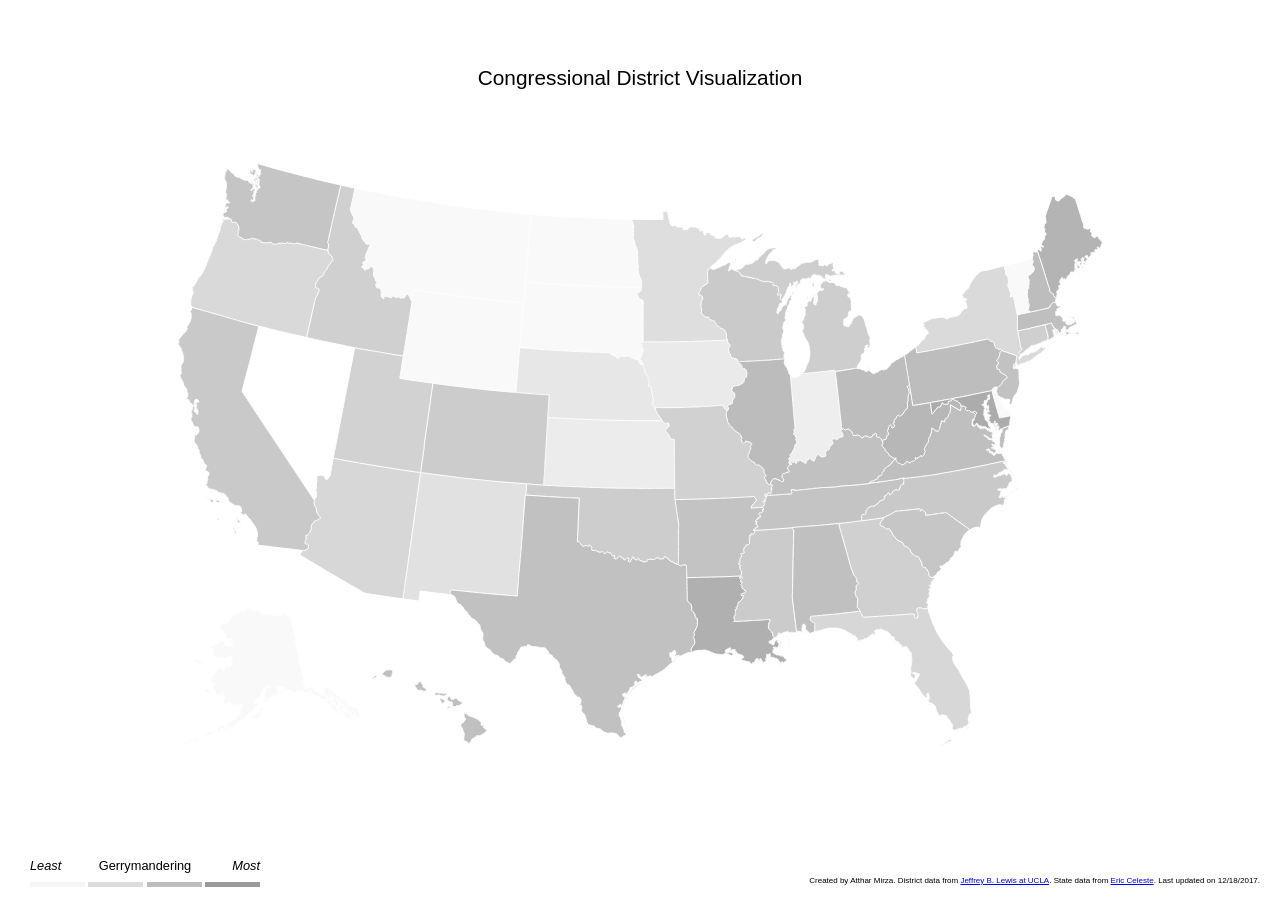
==== index.html @ 83ac5f33 "Adjusted Legend Position/Interactivity The legend is now in the same place as the timeline. The time" ====
<html>

<head>
  <!-- Metadata -->
  <title>District Visualizer</title>
  <link href="styles/stylesheet.css" rel="stylesheet" type="text/css">
  <link rel="icon" type="image/ico" href="favicon.ico">
  <meta name="viewport" content="initial-scale=1.0, width=device-width" />
  <!-- Libraries -->
  <script src="scripts/jquery-3.2.1.min.js"></script>
  <script src="scripts/d3.v4.min.js"></script>
</head>

<body>
  <div id="title">
    <p id="titleText">Congressional District Visualization</p>
  </div>
  <div class="legend">
    <div class="legendColors">
      <div class="legendBar" id="cell1"></div>
      <div class="legendBar" id="cell2"></div>
      <div class="legendBar" id="cell3"></div>
      <div class="legendBar" id="cell4"></div>
    </div>
    <p class="legendTitle">Gerrymandering</p>
    <p class="legendLabel" id="least">Least</p>
    <p class="legendLabel" id="most">Most</p>
  </div>
  <div class="chart" id="map"></div>
  <script src="scripts/map.js"></script>
  <div class="credits">Created by Atthar Mirza. District data from <a href="http://cdmaps.polisci.ucla.edu/" target="_blank">Jeffrey B. Lewis at UCLA</a>. State data from <a href="http://eric.clst.org/Stuff/USGeoJSON" target="_blank">Eric Celeste</a>. Last updated on 12/18/2017.</div>
  <div class="timeline">
    <div class="timelineList">
      <div class="year" id="2015">2015</div>
      <script>
        $('#2015').click(function() {
          $('.year').css('color', '#000');
          loadCongress(114);
          loadDistricts({
            state: state,
            congress: congress
          });
          $(this).css('color', '#36c87e');
        });
      </script>

      <div class="year" id="2001">2001</div>
      <script>
        $('#2001').click(function() {
          $('.year').css('color', '#000');
          loadCongress(107);
          loadDistricts({
            state: state,
            congress: congress
          });
          $(this).css('color', '#36c87e');
        });
      </script>

      <div class="year" id="1991">1991</div>
      <script>
        $('#1991').click(function() {
          $('.year').css('color', '#000');
          loadCongress(102);
          loadDistricts({
            state: state,
            congress: congress
          });
          $(this).css('color', '#36c87e');
        });
      </script>

      <div class="year" id="1981">1981</div>
      <script>
        $('#1981').click(function() {
          $('.year').css('color', '#000');
          loadCongress(97);
          loadDistricts({
            state: state,
            congress: congress
          });
          $(this).css('color', '#36c87e');
        });
      </script>

      <div class="year" id="1971">1971</div>
      <script>
        $('#1971').click(function() {
          $('.year').css('color', '#000');
          loadCongress(92);
          loadDistricts({
            state: state,
            congress: congress
          });
          $(this).css('color', '#36c87e');
        });
      </script>

      <div class="year" id="1961">1961</div>
      <script>
        $('#1961').click(function() {
          $('.year').css('color', '#000');
          loadCongress(87);
          loadDistricts({
            state: state,
            congress: congress
          });
          $(this).css('color', '#36c87e');
        });
      </script>

      <div class="year" id="1949">1949</div>
      <script>
        $('#1949').click(function() {
          $('.year').css('color', '#000');
          loadCongress(81);
          loadDistricts({
            state: state,
            congress: congress
          });
          $(this).css('color', '#36c87e');
        });
      </script>
    </div>
  </div>
  <!-- <div class="timelineFade"></div> -->
  <!-- <div class="footer"></div> -->

</body>

</html>
---- styles/stylesheet.css ----
/*Base*/

html, body {
  margin: 0;
  padding: 0;
}

/*Chart Formatting*/

.chart {
  width: 100%;
  height: 100%;
  z-index: 0;
}

.state {
  /* fill: #f2f2f2; */
  fill: #9a9a9a;
}

.state:hover {
  fill: #c1f7dc;
}

g:hover {
  cursor: pointer;
}

/*Title Formatting*/

#title {
  position: absolute;
  z-index: 1;
  top: 5%;
  left: 50%;
  transform: translateX(-50%);
  width: 100%;
}

#titleText {
  font-size: 1.3em;
  font-family: sans-serif;
  text-align: center;
  font-weight: 100;
}

/*Legend Formatting*/

.legend {
  position: absolute;
  /* bottom: calc(5% + 60px); */
  /* left: 50%; */
  /* transform: translateX(-50%); */
  bottom: 4px;
  left: 20px;
  font-size: 0.8em;
  font-family: sans-serif;
  text-align: center;
  font-weight: 100;
  width: 250px;
  /* height: 20px; */
  margin: auto;
  /* background-color: #e2e2e2; */
}

.legendTitle {
  position: absolute;
  bottom: 10;
  /* left: 8px; */
  left: 50%;
  transform: translateX(-50%);
}

.legendColors {
  margin: 6 0;
  width: 100%;
  text-align: center;
}

.legendBar {
  display: inline-block;
  width: 22%;
  height: 5px;
  /* background-color: #b93131; */
}

#cell1 {
  background-color: #9a9a9a;
  opacity: 0.1;
}

#cell2 {
  background-color: #9a9a9a;
  opacity: 0.35;
}

#cell3 {
  background-color: #9a9a9a;
  opacity: 0.65;
}

#cell4 {
  background-color: #9a9a9a;
  opacity: 1;
}

.legendLabel {
  bottom: 10px;
  position: absolute;
  font-style: italic;
}

#least {
  left: 10;
}

#most {
  right: 10;
}

/*Timeline and Credits Formatting*/

.credits {
  position: absolute;
  bottom: 15px;
  right: 20px;
  z-index: 1;
  font-size: 0.5em;
  font-family: sans-serif;
  font-weight: 100;
  text-align: right;
}

.timeline {
  position: absolute;
  overflow: auto;
  z-index: 1;
  width: calc(100% - 550px);
  bottom: 10px;
  left: 10px;
  height: 17px;

  display: none;
}

.timelineFade {
  position: absolute;
  bottom: 0;
  background: linear-gradient(90deg, rgba(255, 255, 255, 0), rgba(255, 255, 255, 0), rgb(255, 255, 255));
  z-index: 2;
  width: calc(100% - 540px);
  height: 40px;
  pointer-events: none;
}

.timelineList {
  min-width: 450px;
}

.footer {
  position: absolute;
  bottom: 0;
  right: 0;
  z-index: 0;
  width: 550px;
  height: 40px;
  background: #fff;
}

.year {
  /*position: absolute;*/
  display: inline-block;
  /*bottom: 0;*/
  margin: 0 10px 0 10px;
  font-family: sans-serif;
  font-weight: 100;
  text-align: center;
  /*padding: 0 10px 0;*/
  /*background: #f2f2f2;*/
  /*border-radius: 5px;*/
}

.year:hover {
  cursor: pointer;
}

[id="2015"] {
  color: #36c87e;
}
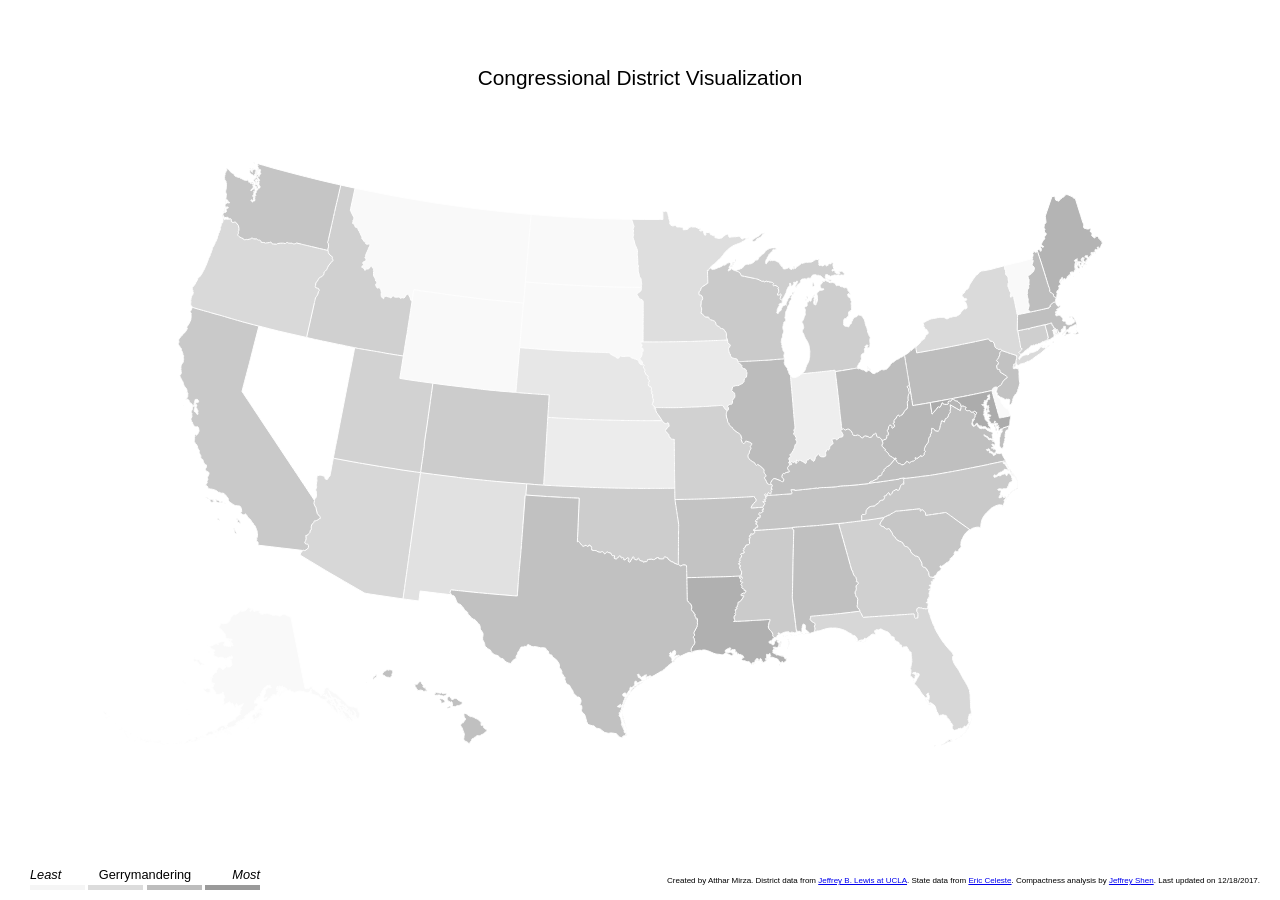
==== commit 1cc1bb51: "Added Intro Text, Modified Legend Slightly Although commented out for now, there is functionality fo" ====
--- a/index.html
+++ b/index.html
@@ -15,6 +15,9 @@
   <div id="title">
     <p id="titleText">Congressional District Visualization</p>
   </div>
+  <div id="intro">
+    <!-- <p id="introText">Click on a state to view district shapes. Then use the timeline to see changes and the effects of gerrymandering.</p> -->
+  </div>
   <div class="legend">
     <div class="legendColors">
       <div class="legendBar" id="cell1"></div>
@@ -28,7 +31,7 @@
   </div>
   <div class="chart" id="map"></div>
   <script src="scripts/map.js"></script>
-  <div class="credits">Created by Atthar Mirza. District data from <a href="http://cdmaps.polisci.ucla.edu/" target="_blank">Jeffrey B. Lewis at UCLA</a>. State data from <a href="http://eric.clst.org/Stuff/USGeoJSON" target="_blank">Eric Celeste</a>. Last updated on 12/18/2017.</div>
+  <div class="credits">Created by Atthar Mirza. District data from <a href="http://cdmaps.polisci.ucla.edu/" target="_blank">Jeffrey B. Lewis at UCLA</a>. State data from <a href="http://eric.clst.org/Stuff/USGeoJSON" target="_blank">Eric Celeste</a>. Compactness analysis by <a href="https://github.com/jeffreyshen19/Is-My-District-Gerrymandered" target="_blank">Jeffrey Shen</a>. Last updated on 12/18/2017.</div>
   <div class="timeline">
     <div class="timelineList">
       <div class="year" id="2015">2015</div>
@@ -123,9 +126,9 @@
       </script>
     </div>
   </div>
-  <!-- <div class="timelineFade"></div> -->
-  <!-- <div class="footer"></div> -->
 
+  <div class="timelineFade"></div>
+  <div class="footer"></div>
 </body>
 
 </html>
--- a/styles/stylesheet.css
+++ b/styles/stylesheet.css
@@ -44,14 +44,39 @@
   font-weight: 100;
 }
 
+#intro {
+  position: absolute;
+  z-index: 1;
+  /* top: 50%; */
+  top: calc(5% + 40px);
+  left: 50%;
+  transform: translateX(-50%) /*translateY(-50%)*/;
+  width: 90%;
+  /* width: 40%; */
+  /* pointer-events: none; */
+  /* padding: 5px 10px; */
+  /* background-color: rgba(255, 255, 255, 0.9); */
+  /* border-radius: 10px; */
+  /* box-shadow: 0 0 50px 0 rgba(0, 0, 0, 0.3); */
+}
+
+#introText {
+  font-size: 1em;
+  font-family: sans-serif;
+  text-align: center;
+  font-weight: 100;
+  font-style: italic;
+}
+
 /*Legend Formatting*/
 
 .legend {
   position: absolute;
+  z-index: 1;
   /* bottom: calc(5% + 60px); */
   /* left: 50%; */
   /* transform: translateX(-50%); */
-  bottom: 4px;
+  bottom: 1px;
   left: 20px;
   font-size: 0.8em;
   font-family: sans-serif;
@@ -65,7 +90,7 @@
 
 .legendTitle {
   position: absolute;
-  bottom: 10;
+  bottom: 4;
   /* left: 8px; */
   left: 50%;
   transform: translateX(-50%);
@@ -105,7 +130,7 @@
 }
 
 .legendLabel {
-  bottom: 10px;
+  bottom: 4;
   position: absolute;
   font-style: italic;
 }
@@ -135,7 +160,7 @@
   position: absolute;
   overflow: auto;
   z-index: 1;
-  width: calc(100% - 550px);
+  width: calc(100% - 730px);
   bottom: 10px;
   left: 10px;
   height: 17px;
@@ -148,7 +173,7 @@
   bottom: 0;
   background: linear-gradient(90deg, rgba(255, 255, 255, 0), rgba(255, 255, 255, 0), rgb(255, 255, 255));
   z-index: 2;
-  width: calc(100% - 540px);
+  width: calc(100% - 720px);
   height: 40px;
   pointer-events: none;
 }
@@ -162,7 +187,7 @@
   bottom: 0;
   right: 0;
   z-index: 0;
-  width: 550px;
+  width: 100%;
   height: 40px;
   background: #fff;
 }
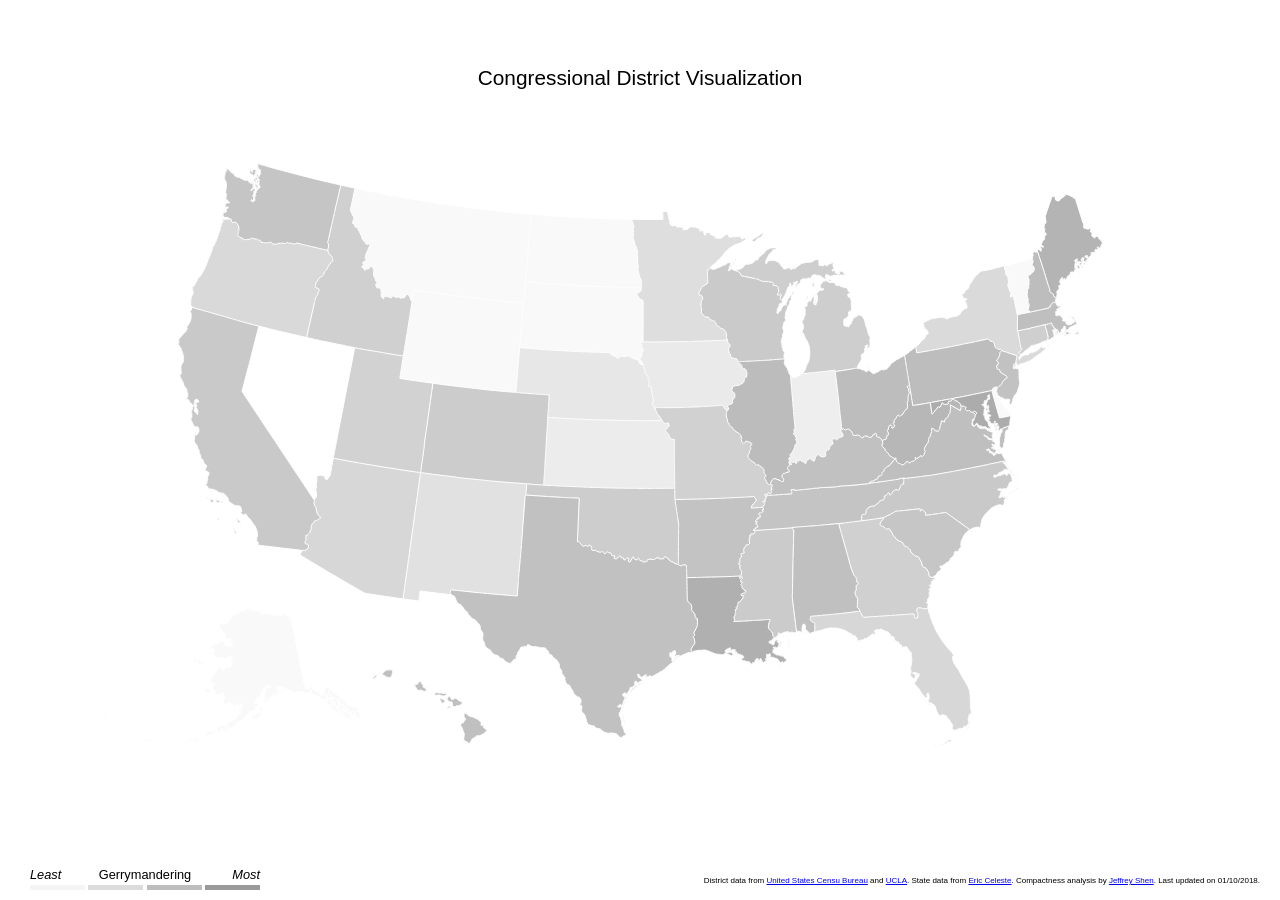
==== commit 72297add: "Added Congressional Data Support and Fixed District Loading Issues The visualization can now underst" ====
--- a/index.html
+++ b/index.html
@@ -31,14 +31,40 @@
   </div>
   <div class="chart" id="map"></div>
   <script src="scripts/map.js"></script>
-  <div class="credits">Created by Atthar Mirza. District data from <a href="http://cdmaps.polisci.ucla.edu/" target="_blank">Jeffrey B. Lewis at UCLA</a>. State data from <a href="http://eric.clst.org/Stuff/USGeoJSON" target="_blank">Eric Celeste</a>. Compactness analysis by <a href="https://github.com/jeffreyshen19/Is-My-District-Gerrymandered" target="_blank">Jeffrey Shen</a>. Last updated on 12/18/2017.</div>
+  <div class="credits">District data from <a href="https://www.census.gov/geo/maps-data/data/cbf/cbf_cds.html" targe="_blank">United States Censu Bureau</a> and <a href="http://cdmaps.polisci.ucla.edu/" target="_blank">UCLA</a>. State data from <a href="http://eric.clst.org/Stuff/USGeoJSON" target="_blank">Eric Celeste</a>. Compactness analysis by <a href="https://github.com/jeffreyshen19/Is-My-District-Gerrymandered" target="_blank">Jeffrey Shen</a>. Last updated on 01/10/2018.</div>
   <div class="timeline">
     <div class="timelineList">
+      <div class="year" id="2017">2017</div>
+      <script>
+        $('#2017').click(function() {
+          $('.year').css('color', '#000');
+          loadCongress(115);;
+          loadDistricts({
+            state: state,
+            congress: congress
+          });
+          $(this).css('color', '#36c87e');
+        });
+      </script>
+
       <div class="year" id="2015">2015</div>
       <script>
         $('#2015').click(function() {
           $('.year').css('color', '#000');
           loadCongress(114);
+          loadDistricts({
+            state: state,
+            congress: congress
+          });
+          $(this).css('color', '#36c87e');
+        });
+      </script>
+
+      <div class="year" id="2013">2013</div>
+      <script>
+        $('#2013').click(function() {
+          $('.year').css('color', '#000');
+          loadCongress(113);
           loadDistricts({
             state: state,
             congress: congress
--- a/styles/stylesheet.css
+++ b/styles/stylesheet.css
@@ -163,7 +163,7 @@
   width: calc(100% - 730px);
   bottom: 10px;
   left: 10px;
-  height: 17px;
+  /* min-height: 17px; */
 
   display: none;
 }
@@ -179,7 +179,7 @@
 }
 
 .timelineList {
-  min-width: 450px;
+  min-width: 800px;
 }
 
 .footer {
@@ -209,6 +209,6 @@
   cursor: pointer;
 }
 
-[id="2015"] {
+[id="2017"] {
   color: #36c87e;
 }
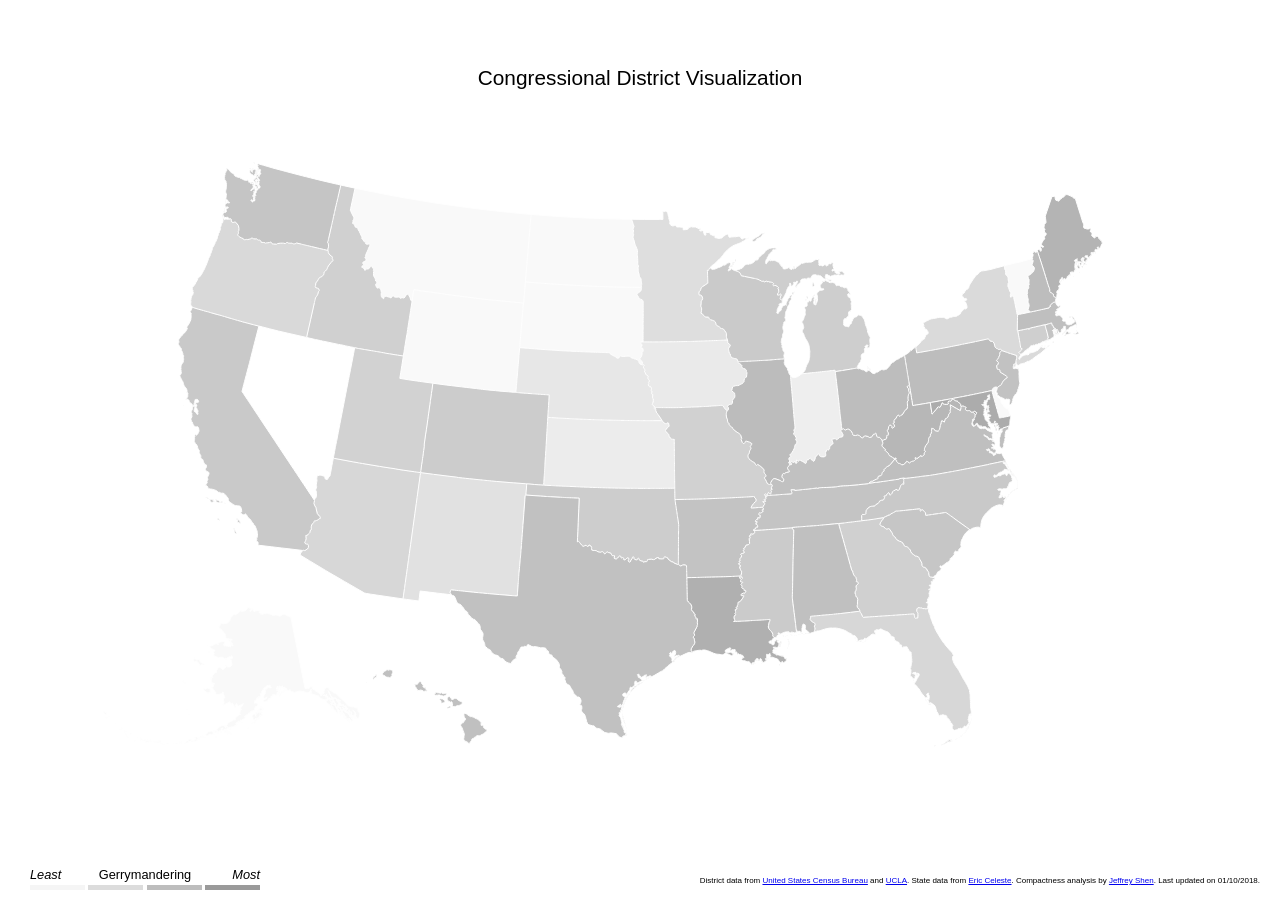
==== commit f0c41b6e: "Added Custom Scrollbar This should fix the issues with the scrollbar on Chrome for windows." ====
--- a/index.html
+++ b/index.html
@@ -31,7 +31,7 @@
   </div>
   <div class="chart" id="map"></div>
   <script src="scripts/map.js"></script>
-  <div class="credits">District data from <a href="https://www.census.gov/geo/maps-data/data/cbf/cbf_cds.html" targe="_blank">United States Censu Bureau</a> and <a href="http://cdmaps.polisci.ucla.edu/" target="_blank">UCLA</a>. State data from <a href="http://eric.clst.org/Stuff/USGeoJSON" target="_blank">Eric Celeste</a>. Compactness analysis by <a href="https://github.com/jeffreyshen19/Is-My-District-Gerrymandered" target="_blank">Jeffrey Shen</a>. Last updated on 01/10/2018.</div>
+  <div class="credits">District data from <a href="https://www.census.gov/geo/maps-data/data/cbf/cbf_cds.html" targe="_blank">United States Census Bureau</a> and <a href="http://cdmaps.polisci.ucla.edu/" target="_blank">UCLA</a>. State data from <a href="http://eric.clst.org/Stuff/USGeoJSON" target="_blank">Eric Celeste</a>. Compactness analysis by <a href="https://github.com/jeffreyshen19/Is-My-District-Gerrymandered" target="_blank">Jeffrey Shen</a>. Last updated on 01/10/2018.</div>
   <div class="timeline">
     <div class="timelineList">
       <div class="year" id="2017">2017</div>
@@ -153,7 +153,7 @@
     </div>
   </div>
 
-  <div class="timelineFade"></div>
+  <!-- <div class="timelineFade"></div> -->
   <div class="footer"></div>
 </body>
 
--- a/styles/stylesheet.css
+++ b/styles/stylesheet.css
@@ -161,8 +161,8 @@
   overflow: auto;
   z-index: 1;
   width: calc(100% - 730px);
-  bottom: 10px;
-  left: 10px;
+  bottom: 7px;
+  left: 20px;
   /* min-height: 17px; */
 
   display: none;
@@ -179,7 +179,8 @@
 }
 
 .timelineList {
-  min-width: 800px;
+  min-width: 520px;
+  padding-bottom: 3px;
 }
 
 .footer {
@@ -196,7 +197,7 @@
   /*position: absolute;*/
   display: inline-block;
   /*bottom: 0;*/
-  margin: 0 10px 0 10px;
+  margin: 0 20px 0 0;
   font-family: sans-serif;
   font-weight: 100;
   text-align: center;
@@ -205,6 +206,10 @@
   /*border-radius: 5px;*/
 }
 
+[id="1949"] {
+  margin: 0 0 0 0;
+}
+
 .year:hover {
   cursor: pointer;
 }
@@ -212,3 +217,16 @@
 [id="2017"] {
   color: #36c87e;
 }
+
+/* Custom Timeline Scrollbar */
+.timeline::-webkit-scrollbar {
+  height: 3px;
+}
+
+.timeline::-webkit-scrollbar-track {
+  background: #f2f2f2;
+}
+
+.timeline::-webkit-scrollbar-thumb {
+  background: #36c87e;
+}
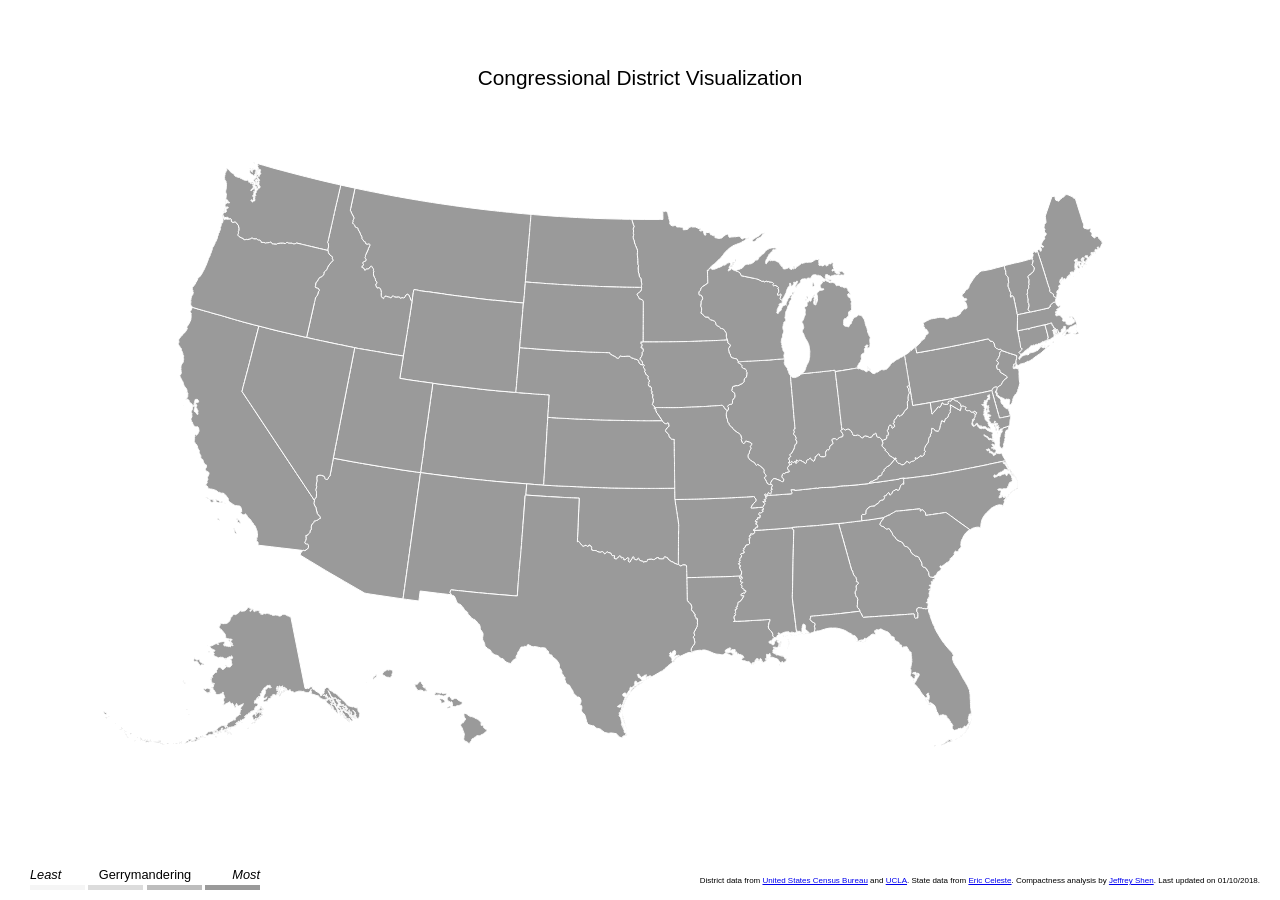
==== commit 9ce65737: "Color Changes and Title Improvement Title now gets drop shadow behind it and the color scheme is now" ====
--- a/index.html
+++ b/index.html
@@ -4,7 +4,7 @@
   <!-- Metadata -->
   <title>District Visualizer</title>
   <link href="styles/stylesheet.css" rel="stylesheet" type="text/css">
-  <link rel="icon" type="image/ico" href="favicon.ico">
+  <!-- <link rel="icon" type="image/ico" href="favicon.ico"> -->
   <meta name="viewport" content="initial-scale=1.0, width=device-width" />
   <!-- Libraries -->
   <script src="scripts/jquery-3.2.1.min.js"></script>
@@ -36,7 +36,7 @@
     <div class="timelineList">
       <div class="year" id="2017">2017</div>
       <script>
-        $('#2017').click(function() {
+        // $('#2017').click(function() {
           $('.year').css('color', '#000');
           loadCongress(115);;
           loadDistricts({
--- a/styles/stylesheet.css
+++ b/styles/stylesheet.css
@@ -19,11 +19,15 @@
 }
 
 .state:hover {
-  fill: #c1f7dc;
+  fill: #adfcff;
 }
 
 g:hover {
   cursor: pointer;
+}
+
+.county {
+  display: none;
 }
 
 /*Title Formatting*/
@@ -34,7 +38,17 @@
   top: 5%;
   left: 50%;
   transform: translateX(-50%);
-  width: 100%;
+  /* width: 100%; */
+  background: #fff;
+  padding: 0 20;
+  border-radius: 5px;
+  /* box-shadow: 0 0 60px 3px rgba(0, 0, 0, 0.15); */
+  transition: 0.5s;
+}
+
+.titleShadow {
+  box-shadow: 0 0 60px 3px rgba(0, 0, 0, 0.15);
+  transition: 0.5s;
 }
 
 #titleText {
@@ -197,7 +211,7 @@
   /*position: absolute;*/
   display: inline-block;
   /*bottom: 0;*/
-  margin: 0 20px 0 0;
+  margin: 0 18px 0 2px;
   font-family: sans-serif;
   font-weight: 100;
   text-align: center;
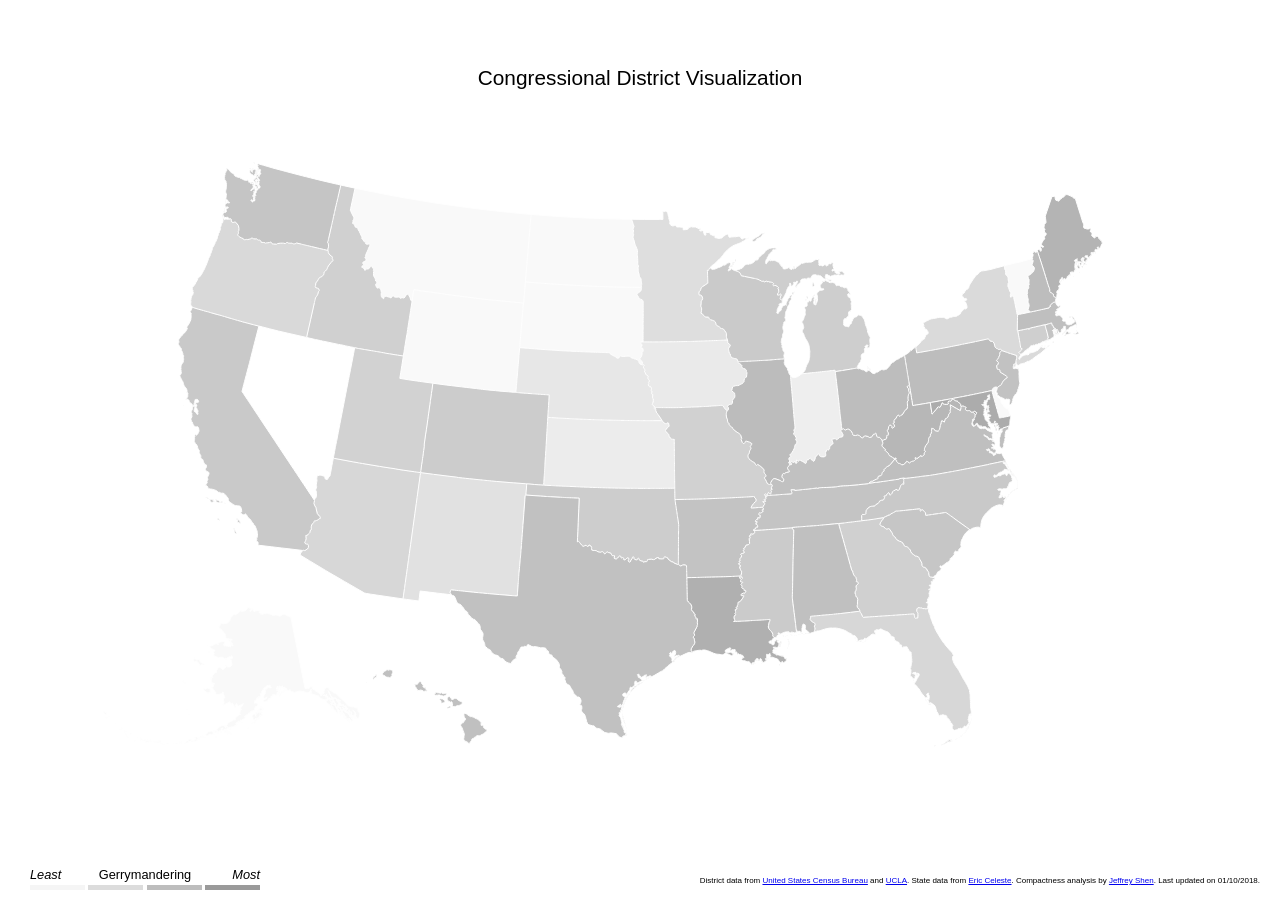
==== commit 235c9ccb: "Continued Color Adjustements" ====
--- a/index.html
+++ b/index.html
@@ -36,14 +36,14 @@
     <div class="timelineList">
       <div class="year" id="2017">2017</div>
       <script>
-        // $('#2017').click(function() {
+        $('#2017').click(function() {
           $('.year').css('color', '#000');
           loadCongress(115);;
           loadDistricts({
             state: state,
             congress: congress
           });
-          $(this).css('color', '#36c87e');
+          $(this).css('color', '#31C6CC');
         });
       </script>
 
@@ -56,7 +56,7 @@
             state: state,
             congress: congress
           });
-          $(this).css('color', '#36c87e');
+          $(this).css('color', '#31C6CC');
         });
       </script>
 
@@ -69,7 +69,7 @@
             state: state,
             congress: congress
           });
-          $(this).css('color', '#36c87e');
+          $(this).css('color', '#31C6CC');
         });
       </script>
 
@@ -82,7 +82,7 @@
             state: state,
             congress: congress
           });
-          $(this).css('color', '#36c87e');
+          $(this).css('color', '#31C6CC');
         });
       </script>
 
@@ -95,7 +95,7 @@
             state: state,
             congress: congress
           });
-          $(this).css('color', '#36c87e');
+          $(this).css('color', '#31C6CC');
         });
       </script>
 
@@ -108,7 +108,7 @@
             state: state,
             congress: congress
           });
-          $(this).css('color', '#36c87e');
+          $(this).css('color', '#31C6CC');
         });
       </script>
 
@@ -121,7 +121,7 @@
             state: state,
             congress: congress
           });
-          $(this).css('color', '#36c87e');
+          $(this).css('color', '#31C6CC');
         });
       </script>
 
@@ -134,7 +134,7 @@
             state: state,
             congress: congress
           });
-          $(this).css('color', '#36c87e');
+          $(this).css('color', '#31C6CC');
         });
       </script>
 
@@ -147,7 +147,7 @@
             state: state,
             congress: congress
           });
-          $(this).css('color', '#36c87e');
+          $(this).css('color', '#31C6CC');
         });
       </script>
     </div>
--- a/styles/stylesheet.css
+++ b/styles/stylesheet.css
@@ -49,6 +49,10 @@
 .titleShadow {
   box-shadow: 0 0 60px 3px rgba(0, 0, 0, 0.15);
   transition: 0.5s;
+}
+
+.titleShadow:hover {
+  opacity: 0.2;
 }
 
 #titleText {
@@ -229,7 +233,7 @@
 }
 
 [id="2017"] {
-  color: #36c87e;
+  color: #31C6CC;
 }
 
 /* Custom Timeline Scrollbar */
@@ -242,5 +246,5 @@
 }
 
 .timeline::-webkit-scrollbar-thumb {
-  background: #36c87e;
-}
+  background: #31C6CC;
+}
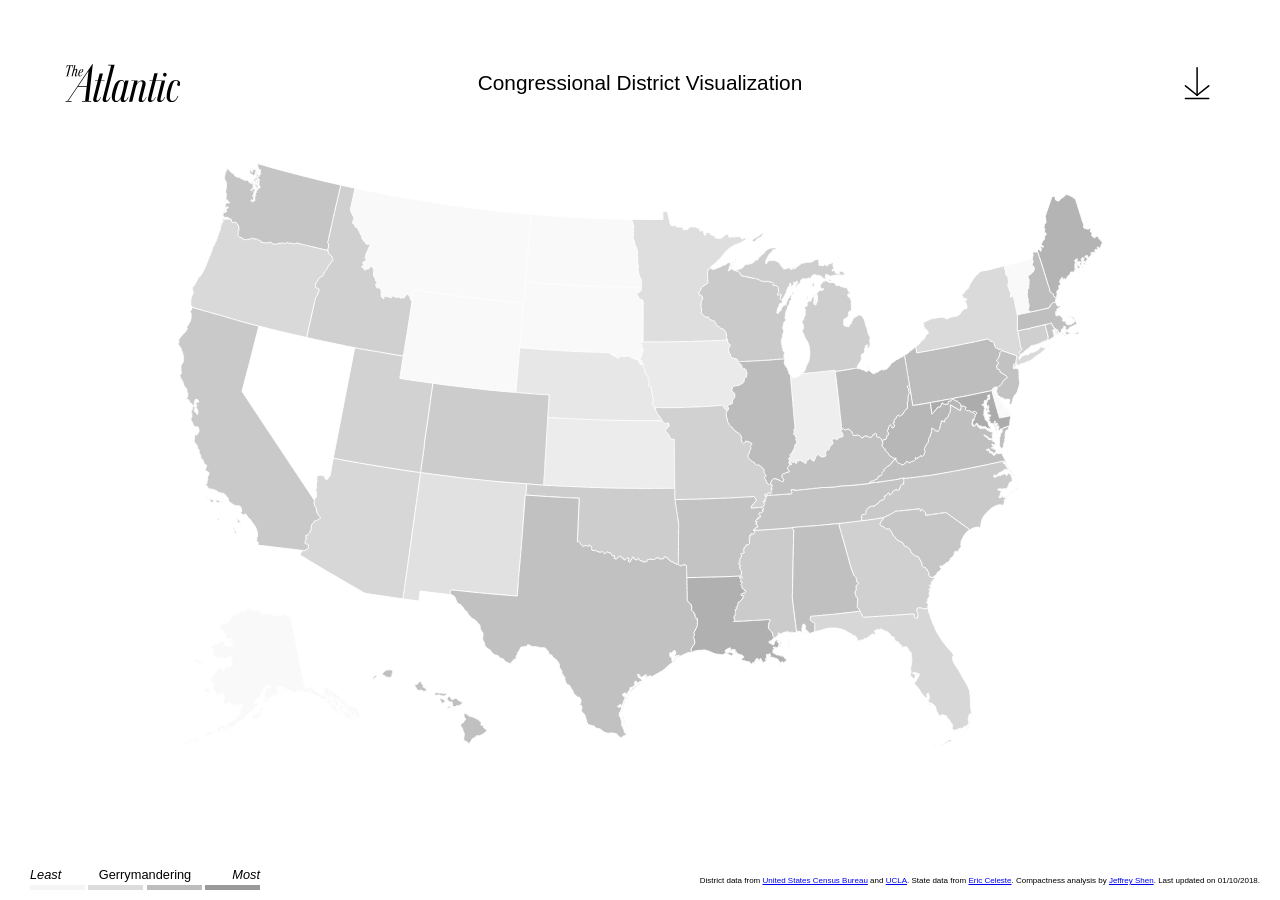
==== commit ea3b215b: "Added Download Button and Logo Made some final design tweaks, I think the full visualization is almo" ====
--- a/index.html
+++ b/index.html
@@ -4,7 +4,7 @@
   <!-- Metadata -->
   <title>District Visualizer</title>
   <link href="styles/stylesheet.css" rel="stylesheet" type="text/css">
-  <!-- <link rel="icon" type="image/ico" href="favicon.ico"> -->
+  <link rel="icon" type="image/ico" href="favicon.ico">
   <meta name="viewport" content="initial-scale=1.0, width=device-width" />
   <!-- Libraries -->
   <script src="scripts/jquery-3.2.1.min.js"></script>
@@ -12,149 +12,195 @@
 </head>
 
 <body>
-  <div id="title">
-    <p id="titleText">Congressional District Visualization</p>
+  <div class="content">
+    <div class="titleBox">
+      <div id="title">
+        <p id="titleText">Congressional District Visualization</p>
+      </div>
+    </div>
+    <div id="download">
+      <img class="svgImage" src="graphics/download.svg">
+    </div>
+    <a href="https://www.theatlantic.com/">
+      <div id="logo">
+        <img class="svgImage" src="graphics/logo.svg">
+      </div>
+    </a>
+    <div id="intro">
+      <!-- <p id="introText">Click on a state to view district shapes. Then use the timeline to see changes and the effects of gerrymandering.</p> -->
+    </div>
+    <div class="legend">
+      <div class="legendColors">
+        <div class="legendBar" id="cell1"></div>
+        <div class="legendBar" id="cell2"></div>
+        <div class="legendBar" id="cell3"></div>
+        <div class="legendBar" id="cell4"></div>
+      </div>
+      <p class="legendTitle">Gerrymandering</p>
+      <p class="legendLabel" id="least">Least</p>
+      <p class="legendLabel" id="most">Most</p>
+    </div>
+    <div class="chart" id="map"></div>
+    <script src="scripts/map.js"></script>
+    <div class="credits">District data from <a href="https://www.census.gov/geo/maps-data/data/cbf/cbf_cds.html" targe="_blank">United States Census Bureau</a> and <a href="http://cdmaps.polisci.ucla.edu/" target="_blank">UCLA</a>. State data from <a href="http://eric.clst.org/Stuff/USGeoJSON"
+        target="_blank">Eric Celeste</a>. Compactness analysis by <a href="https://github.com/jeffreyshen19/Is-My-District-Gerrymandered" target="_blank">Jeffrey Shen</a>. Last updated on 01/10/2018.</div>
+    <div class="timeline">
+      <div class="timelineList">
+        <div class="year" id="2018">2018</div>
+        <script>
+          $('#2018').click(function() {
+            $('.year').css('color', '#000');
+            loadCongress(115);;
+            loadDistricts({
+              state: state,
+              congress: congress
+            });
+            $(this).css('color', '#31C6CC');
+          });
+        </script>
+
+        <div class="year" id="2015">2015</div>
+        <script>
+          $('#2015').click(function() {
+            $('.year').css('color', '#000');
+            loadCongress(114);
+            loadDistricts({
+              state: state,
+              congress: congress
+            });
+            $(this).css('color', '#31C6CC');
+          });
+        </script>
+
+        <div class="year" id="2013">2013</div>
+        <script>
+          $('#2013').click(function() {
+            $('.year').css('color', '#000');
+            loadCongress(113);
+            loadDistricts({
+              state: state,
+              congress: congress
+            });
+            $(this).css('color', '#31C6CC');
+          });
+        </script>
+
+        <div class="year" id="2001">2001</div>
+        <script>
+          $('#2001').click(function() {
+            $('.year').css('color', '#000');
+            loadCongress(107);
+            loadDistricts({
+              state: state,
+              congress: congress
+            });
+            $(this).css('color', '#31C6CC');
+          });
+        </script>
+
+        <div class="year" id="1991">1991</div>
+        <script>
+          $('#1991').click(function() {
+            $('.year').css('color', '#000');
+            loadCongress(102);
+            loadDistricts({
+              state: state,
+              congress: congress
+            });
+            $(this).css('color', '#31C6CC');
+          });
+        </script>
+
+        <div class="year" id="1981">1981</div>
+        <script>
+          $('#1981').click(function() {
+            $('.year').css('color', '#000');
+            loadCongress(97);
+            loadDistricts({
+              state: state,
+              congress: congress
+            });
+            $(this).css('color', '#31C6CC');
+          });
+        </script>
+
+        <div class="year" id="1971">1971</div>
+        <script>
+          $('#1971').click(function() {
+            $('.year').css('color', '#000');
+            loadCongress(92);
+            loadDistricts({
+              state: state,
+              congress: congress
+            });
+            $(this).css('color', '#31C6CC');
+          });
+        </script>
+
+        <div class="year" id="1961">1961</div>
+        <script>
+          $('#1961').click(function() {
+            $('.year').css('color', '#000');
+            loadCongress(87);
+            loadDistricts({
+              state: state,
+              congress: congress
+            });
+            $(this).css('color', '#31C6CC');
+          });
+        </script>
+
+        <div class="year" id="1949">1949</div>
+        <script>
+          $('#1949').click(function() {
+            $('.year').css('color', '#000');
+            loadCongress(81);
+            loadDistricts({
+              state: state,
+              congress: congress
+            });
+            $(this).css('color', '#31C6CC');
+          });
+        </script>
+      </div>
+    </div>
+
+    <!-- <div class="timelineFade"></div> -->
+    <div class="footer"></div>
   </div>
-  <div id="intro">
-    <!-- <p id="introText">Click on a state to view district shapes. Then use the timeline to see changes and the effects of gerrymandering.</p> -->
+
+  <div class="errorText">
+    <p id="titleText">Please View on a Larger Screen</p>
   </div>
-  <div class="legend">
-    <div class="legendColors">
-      <div class="legendBar" id="cell1"></div>
-      <div class="legendBar" id="cell2"></div>
-      <div class="legendBar" id="cell3"></div>
-      <div class="legendBar" id="cell4"></div>
-    </div>
-    <p class="legendTitle">Gerrymandering</p>
-    <p class="legendLabel" id="least">Least</p>
-    <p class="legendLabel" id="most">Most</p>
-  </div>
-  <div class="chart" id="map"></div>
-  <script src="scripts/map.js"></script>
-  <div class="credits">District data from <a href="https://www.census.gov/geo/maps-data/data/cbf/cbf_cds.html" targe="_blank">United States Census Bureau</a> and <a href="http://cdmaps.polisci.ucla.edu/" target="_blank">UCLA</a>. State data from <a href="http://eric.clst.org/Stuff/USGeoJSON" target="_blank">Eric Celeste</a>. Compactness analysis by <a href="https://github.com/jeffreyshen19/Is-My-District-Gerrymandered" target="_blank">Jeffrey Shen</a>. Last updated on 01/10/2018.</div>
-  <div class="timeline">
-    <div class="timelineList">
-      <div class="year" id="2017">2017</div>
-      <script>
-        $('#2017').click(function() {
-          $('.year').css('color', '#000');
-          loadCongress(115);;
-          loadDistricts({
-            state: state,
-            congress: congress
-          });
-          $(this).css('color', '#31C6CC');
-        });
-      </script>
-
-      <div class="year" id="2015">2015</div>
-      <script>
-        $('#2015').click(function() {
-          $('.year').css('color', '#000');
-          loadCongress(114);
-          loadDistricts({
-            state: state,
-            congress: congress
-          });
-          $(this).css('color', '#31C6CC');
-        });
-      </script>
-
-      <div class="year" id="2013">2013</div>
-      <script>
-        $('#2013').click(function() {
-          $('.year').css('color', '#000');
-          loadCongress(113);
-          loadDistricts({
-            state: state,
-            congress: congress
-          });
-          $(this).css('color', '#31C6CC');
-        });
-      </script>
-
-      <div class="year" id="2001">2001</div>
-      <script>
-        $('#2001').click(function() {
-          $('.year').css('color', '#000');
-          loadCongress(107);
-          loadDistricts({
-            state: state,
-            congress: congress
-          });
-          $(this).css('color', '#31C6CC');
-        });
-      </script>
-
-      <div class="year" id="1991">1991</div>
-      <script>
-        $('#1991').click(function() {
-          $('.year').css('color', '#000');
-          loadCongress(102);
-          loadDistricts({
-            state: state,
-            congress: congress
-          });
-          $(this).css('color', '#31C6CC');
-        });
-      </script>
-
-      <div class="year" id="1981">1981</div>
-      <script>
-        $('#1981').click(function() {
-          $('.year').css('color', '#000');
-          loadCongress(97);
-          loadDistricts({
-            state: state,
-            congress: congress
-          });
-          $(this).css('color', '#31C6CC');
-        });
-      </script>
-
-      <div class="year" id="1971">1971</div>
-      <script>
-        $('#1971').click(function() {
-          $('.year').css('color', '#000');
-          loadCongress(92);
-          loadDistricts({
-            state: state,
-            congress: congress
-          });
-          $(this).css('color', '#31C6CC');
-        });
-      </script>
-
-      <div class="year" id="1961">1961</div>
-      <script>
-        $('#1961').click(function() {
-          $('.year').css('color', '#000');
-          loadCongress(87);
-          loadDistricts({
-            state: state,
-            congress: congress
-          });
-          $(this).css('color', '#31C6CC');
-        });
-      </script>
-
-      <div class="year" id="1949">1949</div>
-      <script>
-        $('#1949').click(function() {
-          $('.year').css('color', '#000');
-          loadCongress(81);
-          loadDistricts({
-            state: state,
-            congress: congress
-          });
-          $(this).css('color', '#31C6CC');
-        });
-      </script>
-    </div>
-  </div>
-
-  <!-- <div class="timelineFade"></div> -->
-  <div class="footer"></div>
+
+  <script>
+    $('#download').height(function() {
+      return $('.titleBox').height();
+    })
+
+    $('#download').width(function() {
+      return $('.titleBox').height();
+    })
+
+    $('#logo').height(function() {
+      return $('.titleBox').height();
+    })
+
+    // Download SVG
+    $('#download').click(function() {
+      var svgData = $('svg')[0].outerHTML;
+      var svgBlob = new Blob([svgData], {
+        type: 'image/svg+xml;charset=utf-8'
+      });
+      var svgUrl = URL.createObjectURL(svgBlob);
+      var downloadLink = document.createElement('a');
+      downloadLink.href = svgUrl;
+      downloadLink.download = state + '_' + 'Congress' + congress + '.svg';
+      document.body.appendChild(downloadLink);
+      downloadLink.click();
+      document.body.removeChild(downloadLink);
+    });
+  </script>
 </body>
 
 </html>
--- a/styles/stylesheet.css
+++ b/styles/stylesheet.css
@@ -1,6 +1,6 @@
 /*Base*/
 
-html, body {
+html, body, .content {
   margin: 0;
   padding: 0;
 }
@@ -32,27 +32,45 @@
 
 /*Title Formatting*/
 
+.titleBox {
+  position: absolute;
+  z-index: 1;
+  top: 5vh;
+  left: 50%;
+  transform: translateX(-50%);
+  transition: 0.2s;
+  vertical-align: center;
+}
+
+.errorText {
+  position: absolute;
+  z-index: 1;
+  top: 50%;
+  left: 50%;
+  transform: translateX(-50%) translateY(-50%);
+  display: none;
+}
+
+.titleBox:hover {
+  opacity: 0.2;
+}
+
 #title {
-  position: absolute;
-  z-index: 1;
-  top: 5%;
-  left: 50%;
-  transform: translateX(-50%);
   /* width: 100%; */
   background: #fff;
-  padding: 0 20;
+  padding: 5 20;
+  margin: 0;
   border-radius: 5px;
   /* box-shadow: 0 0 60px 3px rgba(0, 0, 0, 0.15); */
-  transition: 0.5s;
-}
-
-.titleShadow {
+  transition: 0.2s;
+  display: inline-block;
+  vertical-align: center;
+
+}
+
+.shadow {
   box-shadow: 0 0 60px 3px rgba(0, 0, 0, 0.15);
-  transition: 0.5s;
-}
-
-.titleShadow:hover {
-  opacity: 0.2;
+  transition: 0.2s;
 }
 
 #titleText {
@@ -60,6 +78,45 @@
   font-family: sans-serif;
   text-align: center;
   font-weight: 100;
+}
+
+#download {
+  position: absolute;
+  z-index: 1;
+  top: 5vh;
+  right: 5vh;
+  overflow: hidden;
+  vertical-align: center;
+  /* padding: 10px; */
+  background: #fff;
+  border-radius: 5px;
+  transition: 0.2s;
+}
+
+#logo {
+  position: absolute;
+  z-index: 1;
+  top: 5vh;
+  left: 5vh;
+  overflow: hidden;
+  vertical-align: center;
+  padding: 0 20px;
+  background: #fff;
+  border-radius: 5px;
+  transition: 0.2s;
+}
+
+#download:hover {
+  cursor: pointer;
+  /* background: #adfcff; */
+}
+
+.svgImage {
+  position: relative;
+  top: 50%;
+  left: 50%;
+  transform: translateX(-50%) translateY(-50%);
+  height: 50%;
 }
 
 #intro {
@@ -232,7 +289,7 @@
   cursor: pointer;
 }
 
-[id="2017"] {
+[id="2018"] {
   color: #31C6CC;
 }
 
@@ -248,3 +305,13 @@
 .timeline::-webkit-scrollbar-thumb {
   background: #31C6CC;
 }
+
+@media only screen and (max-width: 1000px) {
+  .content {
+    display: none;
+  }
+
+  .errorText {
+    display: block;
+  }
+}
